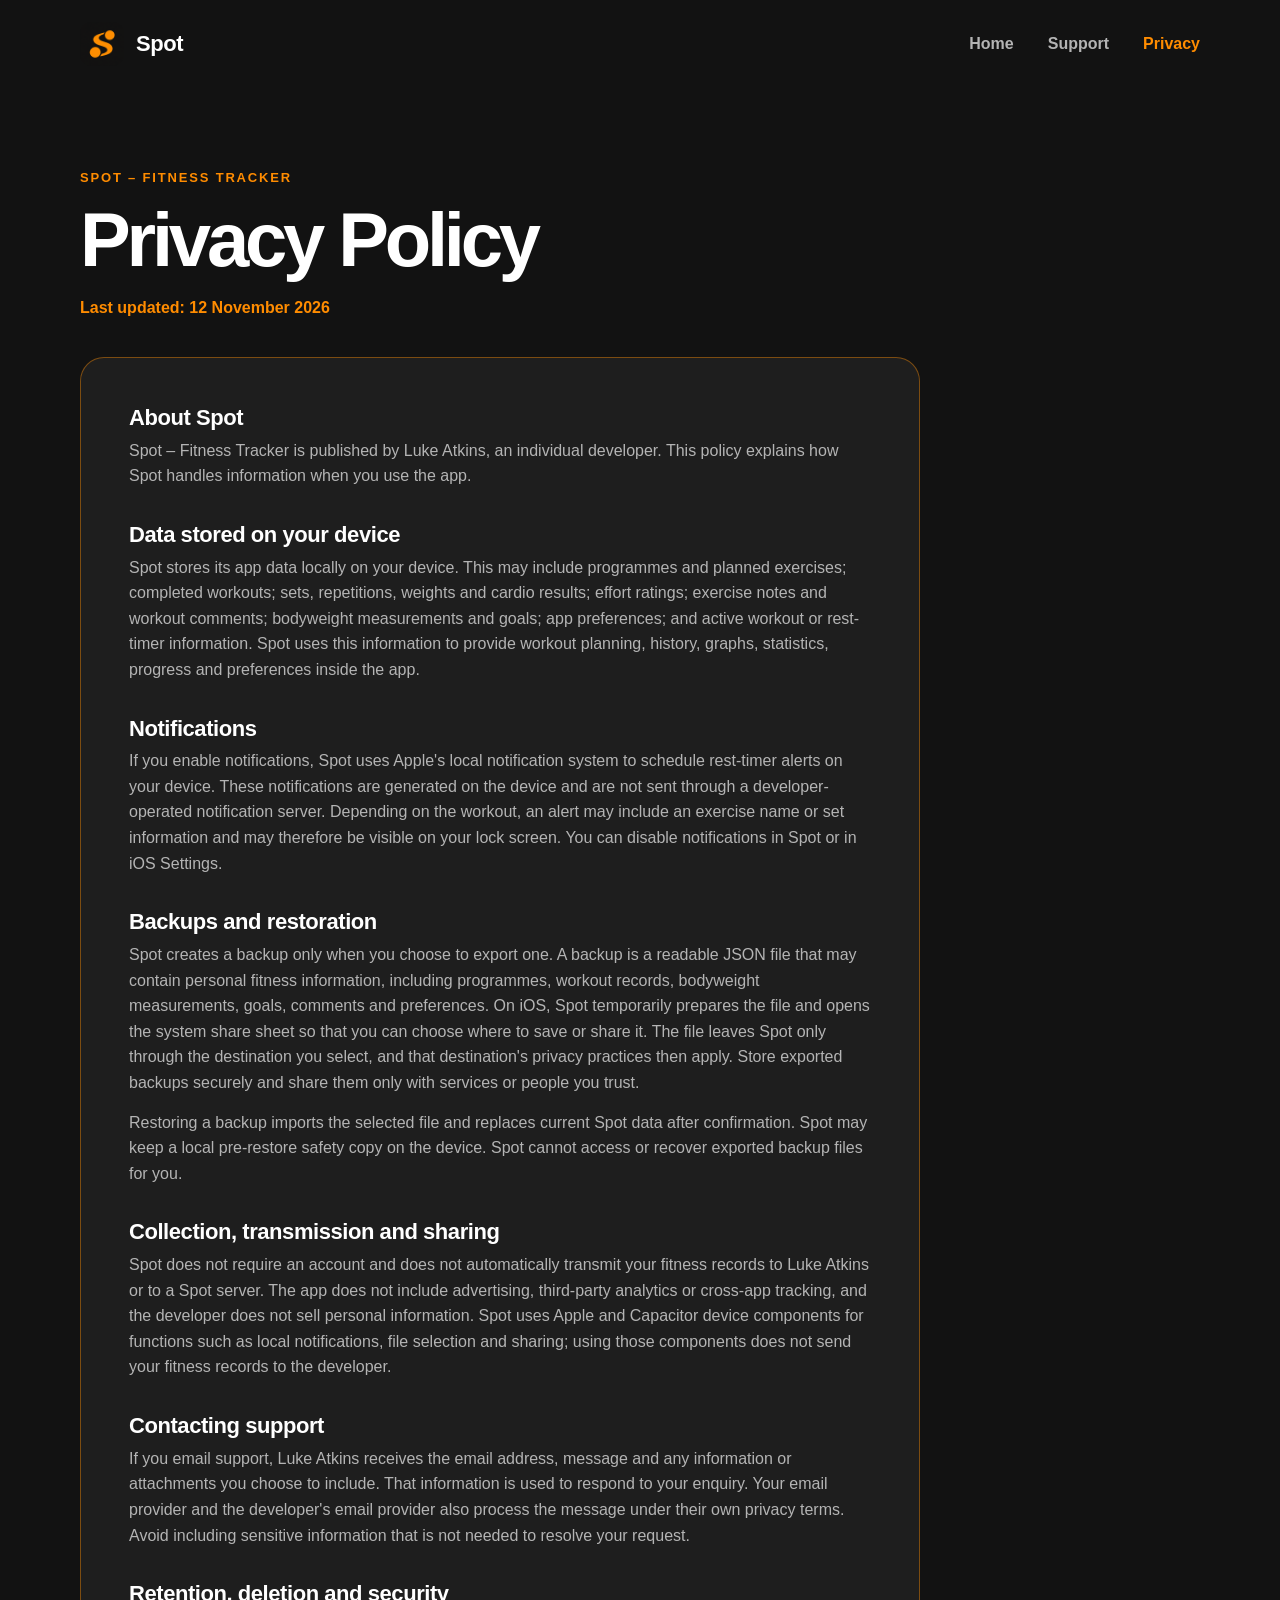
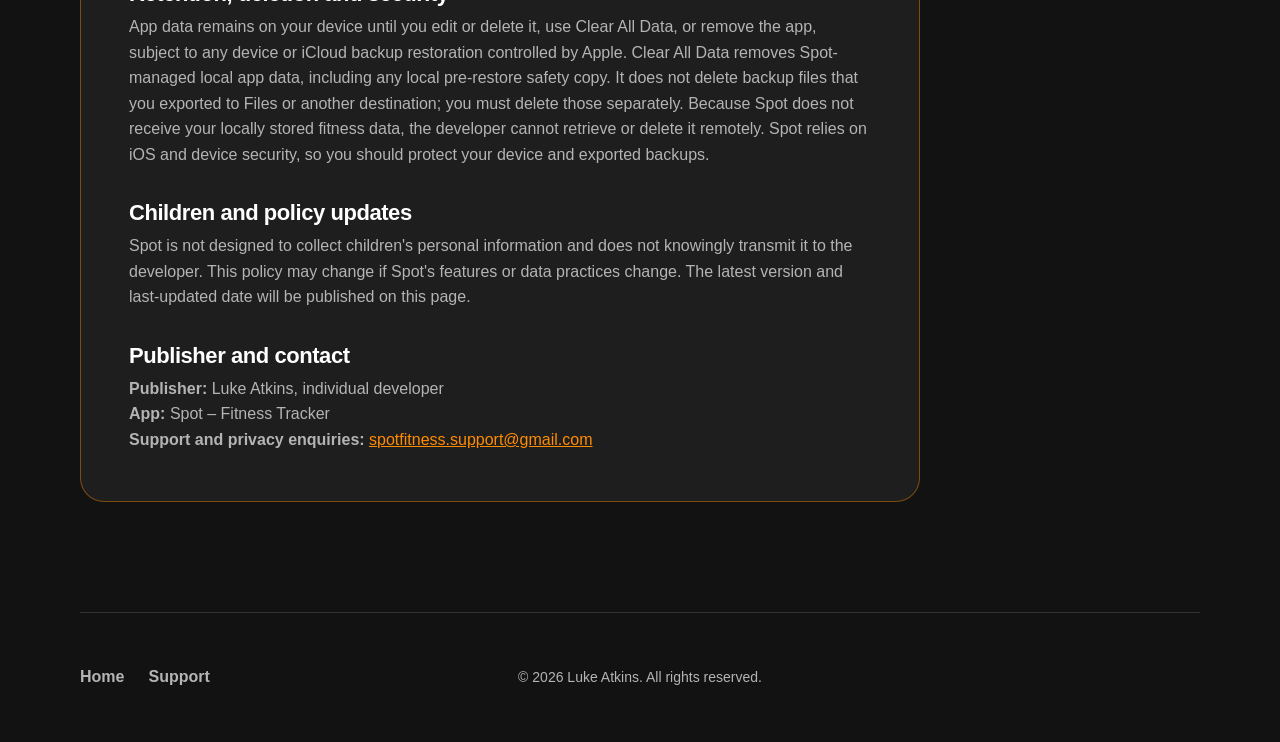
==== privacy.html @ 342f25cd "Publish Spot public website" ====
<!doctype html>
<html lang="en">
<head>
  <meta charset="utf-8">
  <meta name="viewport" content="width=device-width,initial-scale=1,viewport-fit=cover">
  <meta name="theme-color" content="#121212">
  <meta name="description" content="Privacy policy for Spot – Fitness Tracker.">
  <title>Privacy Policy – Spot</title>
  <link rel="icon" href="assets/favicon-32.png" sizes="32x32"><link rel="apple-touch-icon" href="assets/apple-touch-icon.png"><link rel="stylesheet" href="styles.css">
</head>
<body>
  <header class="site-header"><a class="brand" href="index.html" aria-label="Spot home"><img src="assets/spot-icon-192.png" alt="" width="44" height="44"><span>Spot</span></a><nav aria-label="Primary navigation"><a href="index.html">Home</a><a href="support.html">Support</a><a class="active" href="privacy.html">Privacy</a></nav></header>
  <main class="document-page">
    <div class="document-heading"><p class="eyebrow">Spot – Fitness Tracker</p><h1>Privacy Policy</h1><p class="updated">Last updated: 12 November 2026</p></div>
    <article class="document-card">
      <h2>About Spot</h2><p>Spot – Fitness Tracker is published by Luke Atkins, an individual developer. This policy explains how Spot handles information when you use the app.</p>
      <h2>Data stored on your device</h2><p>Spot stores its app data locally on your device. This may include programmes and planned exercises; completed workouts; sets, repetitions, weights and cardio results; effort ratings; exercise notes and workout comments; bodyweight measurements and goals; app preferences; and active workout or rest-timer information. Spot uses this information to provide workout planning, history, graphs, statistics, progress and preferences inside the app.</p>
      <h2>Notifications</h2><p>If you enable notifications, Spot uses Apple's local notification system to schedule rest-timer alerts on your device. These notifications are generated on the device and are not sent through a developer-operated notification server. Depending on the workout, an alert may include an exercise name or set information and may therefore be visible on your lock screen. You can disable notifications in Spot or in iOS Settings.</p>
      <h2>Backups and restoration</h2><p>Spot creates a backup only when you choose to export one. A backup is a readable JSON file that may contain personal fitness information, including programmes, workout records, bodyweight measurements, goals, comments and preferences. On iOS, Spot temporarily prepares the file and opens the system share sheet so that you can choose where to save or share it. The file leaves Spot only through the destination you select, and that destination's privacy practices then apply. Store exported backups securely and share them only with services or people you trust.</p><p>Restoring a backup imports the selected file and replaces current Spot data after confirmation. Spot may keep a local pre-restore safety copy on the device. Spot cannot access or recover exported backup files for you.</p>
      <h2>Collection, transmission and sharing</h2><p>Spot does not require an account and does not automatically transmit your fitness records to Luke Atkins or to a Spot server. The app does not include advertising, third-party analytics or cross-app tracking, and the developer does not sell personal information. Spot uses Apple and Capacitor device components for functions such as local notifications, file selection and sharing; using those components does not send your fitness records to the developer.</p>
      <h2>Contacting support</h2><p>If you email support, Luke Atkins receives the email address, message and any information or attachments you choose to include. That information is used to respond to your enquiry. Your email provider and the developer's email provider also process the message under their own privacy terms. Avoid including sensitive information that is not needed to resolve your request.</p>
      <h2>Retention, deletion and security</h2><p>App data remains on your device until you edit or delete it, use Clear All Data, or remove the app, subject to any device or iCloud backup restoration controlled by Apple. Clear All Data removes Spot-managed local app data, including any local pre-restore safety copy. It does not delete backup files that you exported to Files or another destination; you must delete those separately. Because Spot does not receive your locally stored fitness data, the developer cannot retrieve or delete it remotely. Spot relies on iOS and device security, so you should protect your device and exported backups.</p>
      <h2>Children and policy updates</h2><p>Spot is not designed to collect children's personal information and does not knowingly transmit it to the developer. This policy may change if Spot's features or data practices change. The latest version and last-updated date will be published on this page.</p>
      <h2>Publisher and contact</h2><p><strong>Publisher:</strong> Luke Atkins, individual developer<br><strong>App:</strong> Spot – Fitness Tracker<br><strong>Support and privacy enquiries:</strong> <a href="mailto:spotfitness.support@gmail.com">spotfitness.support@gmail.com</a></p>
    </article>
  </main>
  <footer><div class="footer-links"><a href="index.html">Home</a><a href="support.html">Support</a></div><p>© 2026 Luke Atkins. All rights reserved.</p></footer>
</body>
</html>
---- styles.css ----
:root{color-scheme:dark;--background:#121212;--surface:#1e1e1e;--surface-strong:#242424;--text:#fff;--muted:#b4b4b4;--orange:#ff8c00;--orange-line:rgba(255,140,0,.42);--line:#343434;--max:1120px}
*{box-sizing:border-box}html{scroll-behavior:smooth}body{margin:0;background:var(--background);color:var(--text);font:16px/1.6 -apple-system,BlinkMacSystemFont,"Segoe UI",sans-serif;-webkit-font-smoothing:antialiased}a{color:inherit}.site-header,main,footer{width:min(calc(100% - 40px),var(--max));margin-inline:auto}.site-header{min-height:88px;padding-top:env(safe-area-inset-top);display:flex;align-items:center;justify-content:space-between;gap:24px}.brand{display:inline-flex;align-items:center;gap:12px;color:var(--text);text-decoration:none;font-size:22px;font-weight:800;letter-spacing:-.02em}.brand img{border-radius:12px}nav{display:flex;gap:clamp(16px,4vw,34px)}nav a,.footer-links a{color:var(--muted);text-decoration:none;font-weight:650;transition:color .18s ease}nav a:hover,nav a:focus-visible,nav a.active,.footer-links a:hover{color:var(--orange)}
.hero{min-height:650px;padding:90px 0 110px;display:grid;grid-template-columns:minmax(0,1.2fr) minmax(280px,.8fr);align-items:center;gap:clamp(40px,8vw,110px)}.eyebrow{margin:0 0 14px;color:var(--orange);font-size:13px;font-weight:850;letter-spacing:.14em;text-transform:uppercase}h1,h2,h3,p{overflow-wrap:break-word}h1{margin:0;font-size:clamp(52px,8vw,92px);line-height:.98;letter-spacing:-.055em}h1 span{color:var(--orange)}.lead{max-width:650px;margin:28px 0 0;color:var(--muted);font-size:clamp(18px,2vw,22px)}.hero-actions{margin-top:34px;display:flex;align-items:center;gap:24px;flex-wrap:wrap}.availability,.button-primary,.button-secondary{display:inline-flex;min-height:52px;align-items:center;justify-content:center;border-radius:14px;padding:0 22px;font-weight:800;text-decoration:none}.availability,.button-primary{background:var(--orange);color:#111}.text-link{color:var(--text);font-weight:750;text-decoration:none}.text-link span{color:var(--orange);font-size:22px;vertical-align:-1px}.app-mark{position:relative;display:grid;place-items:center;isolation:isolate}.app-mark img{position:relative;width:min(100%,320px);height:auto;border-radius:26%;box-shadow:0 30px 80px rgba(0,0,0,.48)}.icon-glow{position:absolute;width:75%;aspect-ratio:1;border-radius:50%;background:rgba(255,140,0,.17);filter:blur(55px);z-index:-1}
.features{padding:100px 0;border-top:1px solid var(--line)}.section-heading{max-width:720px;margin-bottom:46px}h2{margin:0;font-size:clamp(32px,5vw,52px);line-height:1.08;letter-spacing:-.04em}.feature-grid{display:grid;grid-template-columns:repeat(3,1fr);gap:18px}.feature-card,.support-card{padding:clamp(24px,4vw,34px);background:var(--surface);border:1px solid var(--orange-line);border-radius:22px}.feature-number{color:var(--orange);font-size:13px;font-weight:850;letter-spacing:.12em}h3{margin:30px 0 10px;font-size:23px;letter-spacing:-.02em}.feature-card p,.support-card p,.privacy-callout>p,.support-hero>p,.document-card p{color:var(--muted);margin:0}.privacy-callout{margin:50px auto 120px;padding:clamp(28px,5vw,54px);display:grid;grid-template-columns:1.1fr 1fr auto;align-items:center;gap:36px;background:linear-gradient(135deg,var(--surface-strong),#191919);border:1px solid var(--orange-line);border-radius:26px}.privacy-callout h2{font-size:clamp(28px,4vw,42px)}.button-secondary{border:1px solid var(--orange);color:var(--orange);white-space:nowrap}
.document-page,.support-page{padding:80px 0 110px}.document-heading{max-width:820px;margin-bottom:36px}.document-heading h1,.support-hero h1{font-size:clamp(48px,7vw,76px)}.updated{margin:18px 0 0;color:var(--orange);font-weight:750}.document-card{max-width:840px;padding:clamp(24px,5vw,48px);background:var(--surface);border:1px solid var(--orange-line);border-radius:24px}.document-card h2{margin:34px 0 8px;font-size:22px;letter-spacing:-.02em}.document-card h2:first-child{margin-top:0}.document-card p+p{margin-top:14px}.document-card a,.support-page a{color:var(--orange)}.support-hero{max-width:780px;padding:46px 0 70px}.support-hero>p:not(.eyebrow):not(.support-email){margin:24px 0 30px;font-size:20px}.button-primary{margin-bottom:16px}.support-email{font-size:15px}.support-grid{display:grid;grid-template-columns:repeat(3,1fr);gap:18px}.support-card h2{font-size:23px;margin-bottom:12px}
footer{min-height:130px;padding:32px 0 calc(32px + env(safe-area-inset-bottom));border-top:1px solid var(--line);display:grid;grid-template-columns:1fr auto 1fr;align-items:center;gap:24px}.footer-brand{justify-self:start}.footer-links{display:flex;gap:24px}footer>p{justify-self:end;margin:0;color:var(--muted);font-size:14px}
@media(max-width:780px){.site-header{min-height:76px}nav{gap:14px;font-size:14px}.hero{min-height:auto;padding:70px 0 90px;grid-template-columns:1fr;text-align:center}.lead{margin-inline:auto}.hero-actions{justify-content:center}.app-mark{grid-row:1}.app-mark img{width:190px}.feature-grid,.support-grid{grid-template-columns:1fr}.privacy-callout{grid-template-columns:1fr;text-align:left}footer{grid-template-columns:1fr;justify-items:center;text-align:center}.footer-brand,footer>p{justify-self:center}}
@media(max-width:480px){.site-header,main,footer{width:min(calc(100% - 28px),var(--max))}.brand span{display:none}h1{font-size:50px}.hero{padding-top:48px}.document-page,.support-page{padding-top:54px}}
@media(prefers-reduced-motion:reduce){html{scroll-behavior:auto}*,*::before,*::after{transition-duration:.01ms!important;animation-duration:.01ms!important}}
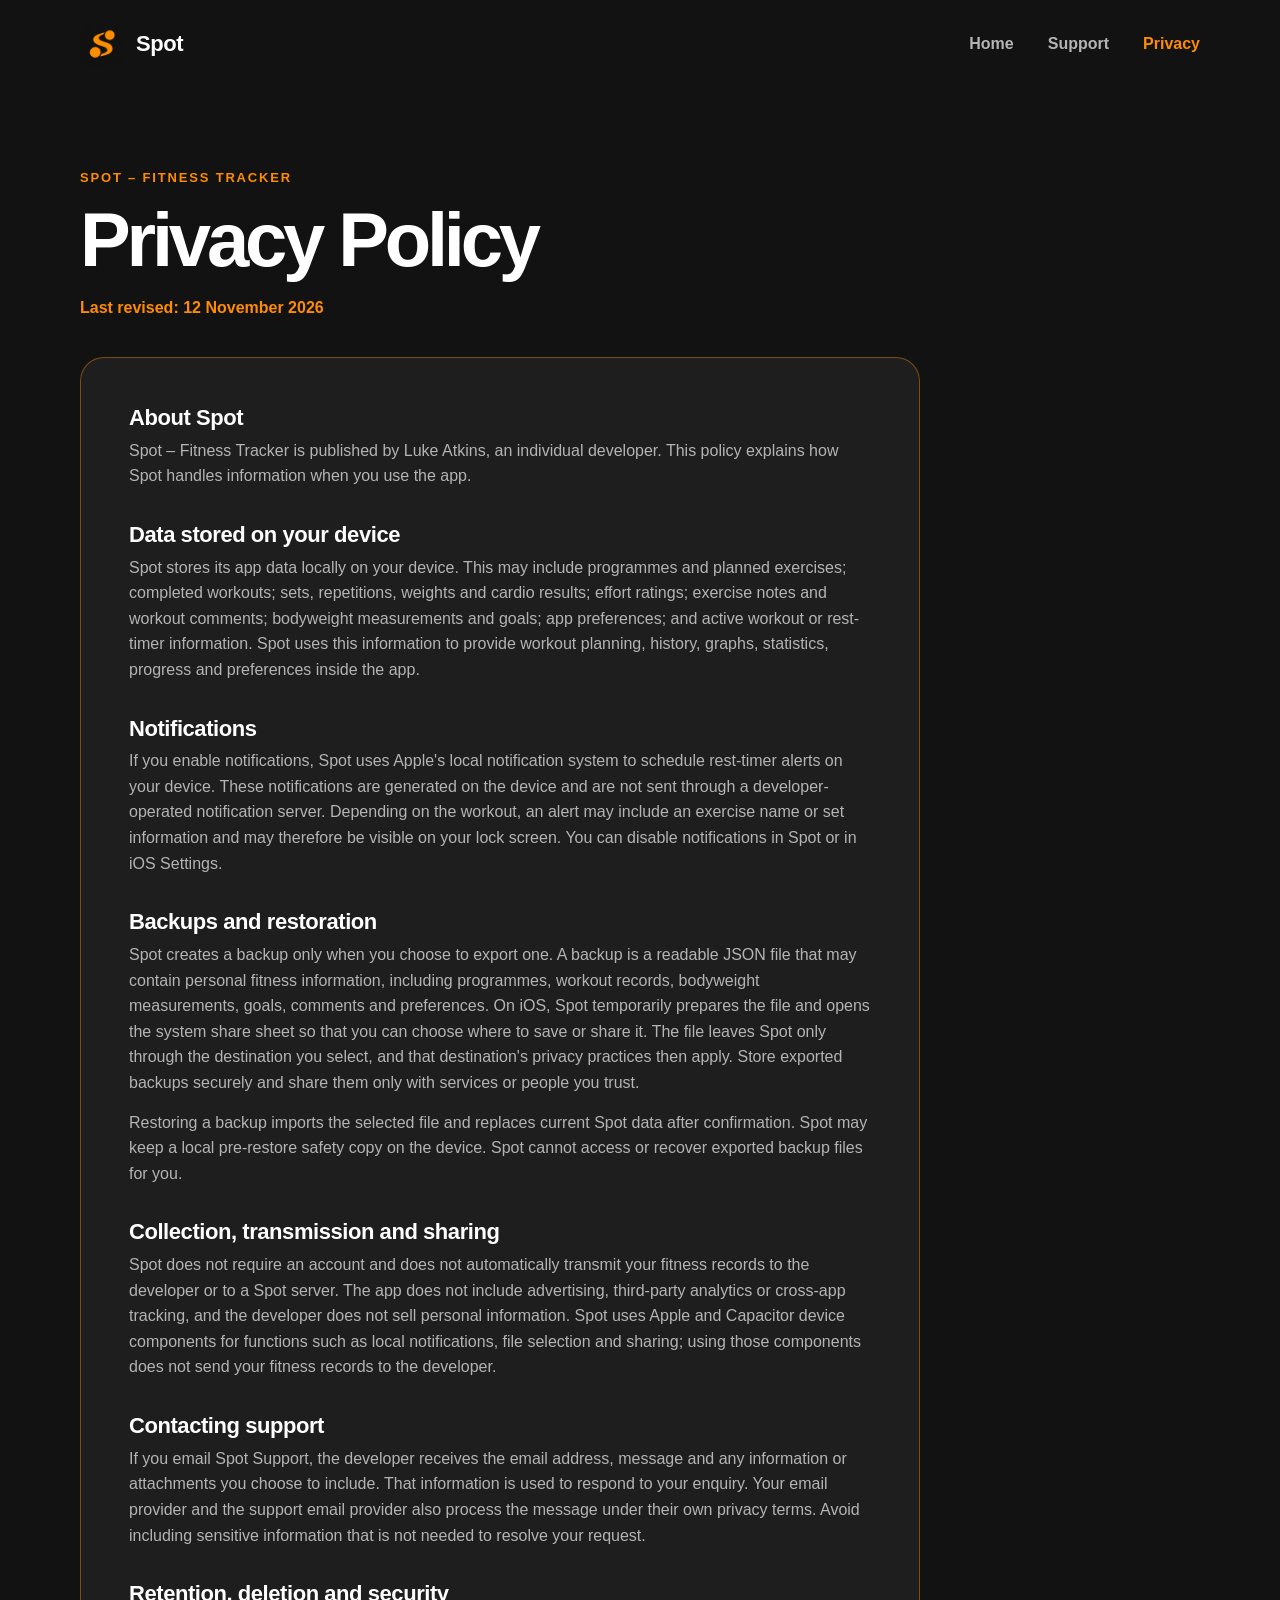
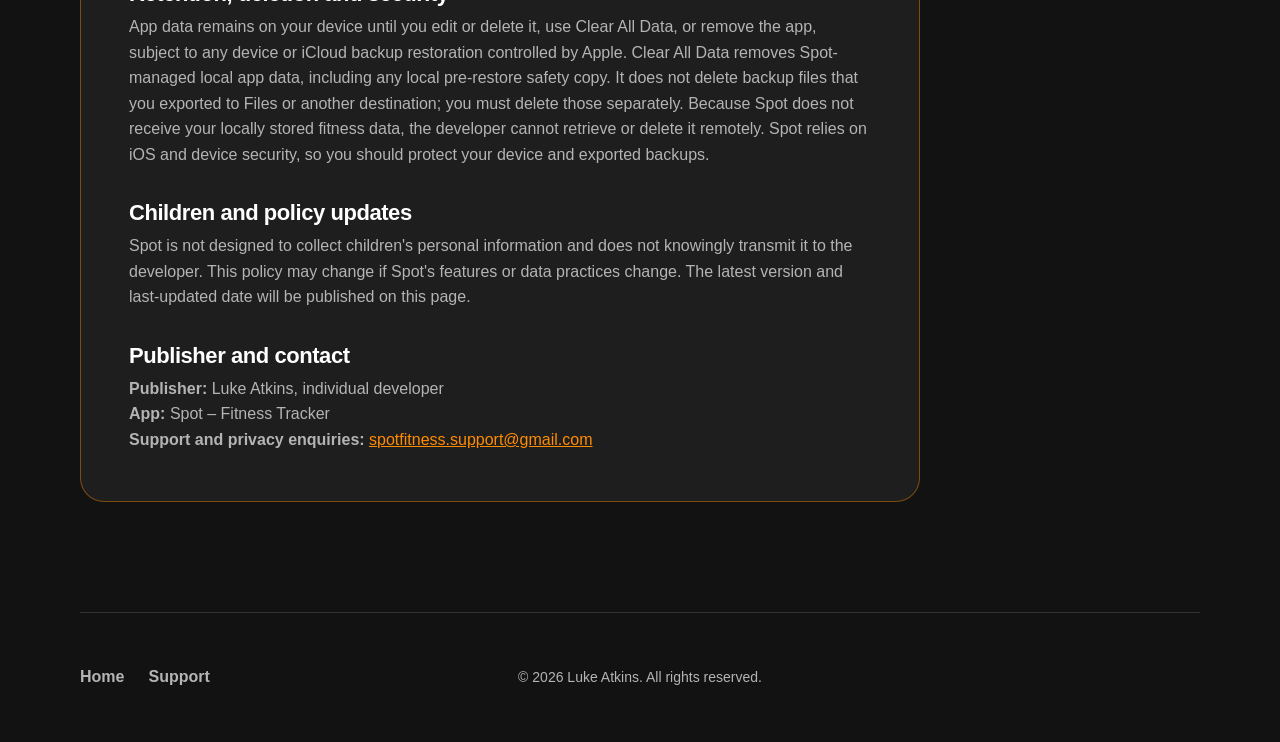
==== commit 95481cac: "Refine support and privacy pages" ====
--- a/privacy.html
+++ b/privacy.html
@@ -11,14 +11,14 @@
 <body>
   <header class="site-header"><a class="brand" href="index.html" aria-label="Spot home"><img src="assets/spot-icon-192.png" alt="" width="44" height="44"><span>Spot</span></a><nav aria-label="Primary navigation"><a href="index.html">Home</a><a href="support.html">Support</a><a class="active" href="privacy.html">Privacy</a></nav></header>
   <main class="document-page">
-    <div class="document-heading"><p class="eyebrow">Spot – Fitness Tracker</p><h1>Privacy Policy</h1><p class="updated">Last updated: 12 November 2026</p></div>
+    <div class="document-heading"><p class="eyebrow">Spot – Fitness Tracker</p><h1>Privacy Policy</h1><p class="updated">Last revised: 12 November 2026</p></div>
     <article class="document-card">
       <h2>About Spot</h2><p>Spot – Fitness Tracker is published by Luke Atkins, an individual developer. This policy explains how Spot handles information when you use the app.</p>
       <h2>Data stored on your device</h2><p>Spot stores its app data locally on your device. This may include programmes and planned exercises; completed workouts; sets, repetitions, weights and cardio results; effort ratings; exercise notes and workout comments; bodyweight measurements and goals; app preferences; and active workout or rest-timer information. Spot uses this information to provide workout planning, history, graphs, statistics, progress and preferences inside the app.</p>
       <h2>Notifications</h2><p>If you enable notifications, Spot uses Apple's local notification system to schedule rest-timer alerts on your device. These notifications are generated on the device and are not sent through a developer-operated notification server. Depending on the workout, an alert may include an exercise name or set information and may therefore be visible on your lock screen. You can disable notifications in Spot or in iOS Settings.</p>
       <h2>Backups and restoration</h2><p>Spot creates a backup only when you choose to export one. A backup is a readable JSON file that may contain personal fitness information, including programmes, workout records, bodyweight measurements, goals, comments and preferences. On iOS, Spot temporarily prepares the file and opens the system share sheet so that you can choose where to save or share it. The file leaves Spot only through the destination you select, and that destination's privacy practices then apply. Store exported backups securely and share them only with services or people you trust.</p><p>Restoring a backup imports the selected file and replaces current Spot data after confirmation. Spot may keep a local pre-restore safety copy on the device. Spot cannot access or recover exported backup files for you.</p>
-      <h2>Collection, transmission and sharing</h2><p>Spot does not require an account and does not automatically transmit your fitness records to Luke Atkins or to a Spot server. The app does not include advertising, third-party analytics or cross-app tracking, and the developer does not sell personal information. Spot uses Apple and Capacitor device components for functions such as local notifications, file selection and sharing; using those components does not send your fitness records to the developer.</p>
-      <h2>Contacting support</h2><p>If you email support, Luke Atkins receives the email address, message and any information or attachments you choose to include. That information is used to respond to your enquiry. Your email provider and the developer's email provider also process the message under their own privacy terms. Avoid including sensitive information that is not needed to resolve your request.</p>
+      <h2>Collection, transmission and sharing</h2><p>Spot does not require an account and does not automatically transmit your fitness records to the developer or to a Spot server. The app does not include advertising, third-party analytics or cross-app tracking, and the developer does not sell personal information. Spot uses Apple and Capacitor device components for functions such as local notifications, file selection and sharing; using those components does not send your fitness records to the developer.</p>
+      <h2>Contacting support</h2><p>If you email Spot Support, the developer receives the email address, message and any information or attachments you choose to include. That information is used to respond to your enquiry. Your email provider and the support email provider also process the message under their own privacy terms. Avoid including sensitive information that is not needed to resolve your request.</p>
       <h2>Retention, deletion and security</h2><p>App data remains on your device until you edit or delete it, use Clear All Data, or remove the app, subject to any device or iCloud backup restoration controlled by Apple. Clear All Data removes Spot-managed local app data, including any local pre-restore safety copy. It does not delete backup files that you exported to Files or another destination; you must delete those separately. Because Spot does not receive your locally stored fitness data, the developer cannot retrieve or delete it remotely. Spot relies on iOS and device security, so you should protect your device and exported backups.</p>
       <h2>Children and policy updates</h2><p>Spot is not designed to collect children's personal information and does not knowingly transmit it to the developer. This policy may change if Spot's features or data practices change. The latest version and last-updated date will be published on this page.</p>
       <h2>Publisher and contact</h2><p><strong>Publisher:</strong> Luke Atkins, individual developer<br><strong>App:</strong> Spot – Fitness Tracker<br><strong>Support and privacy enquiries:</strong> <a href="mailto:spotfitness.support@gmail.com">spotfitness.support@gmail.com</a></p>
--- a/styles.css
+++ b/styles.css
@@ -7,3 +7,4 @@
 @media(max-width:780px){.site-header{min-height:76px}nav{gap:14px;font-size:14px}.hero{min-height:auto;padding:70px 0 90px;grid-template-columns:1fr;text-align:center}.lead{margin-inline:auto}.hero-actions{justify-content:center}.app-mark{grid-row:1}.app-mark img{width:190px}.feature-grid,.support-grid{grid-template-columns:1fr}.privacy-callout{grid-template-columns:1fr;text-align:left}footer{grid-template-columns:1fr;justify-items:center;text-align:center}.footer-brand,footer>p{justify-self:center}}
 @media(max-width:480px){.site-header,main,footer{width:min(calc(100% - 28px),var(--max))}.brand span{display:none}h1{font-size:50px}.hero{padding-top:48px}.document-page,.support-page{padding-top:54px}}
 @media(prefers-reduced-motion:reduce){html{scroll-behavior:auto}*,*::before,*::after{transition-duration:.01ms!important;animation-duration:.01ms!important}}
+.support-page .button-primary{color:#fff}
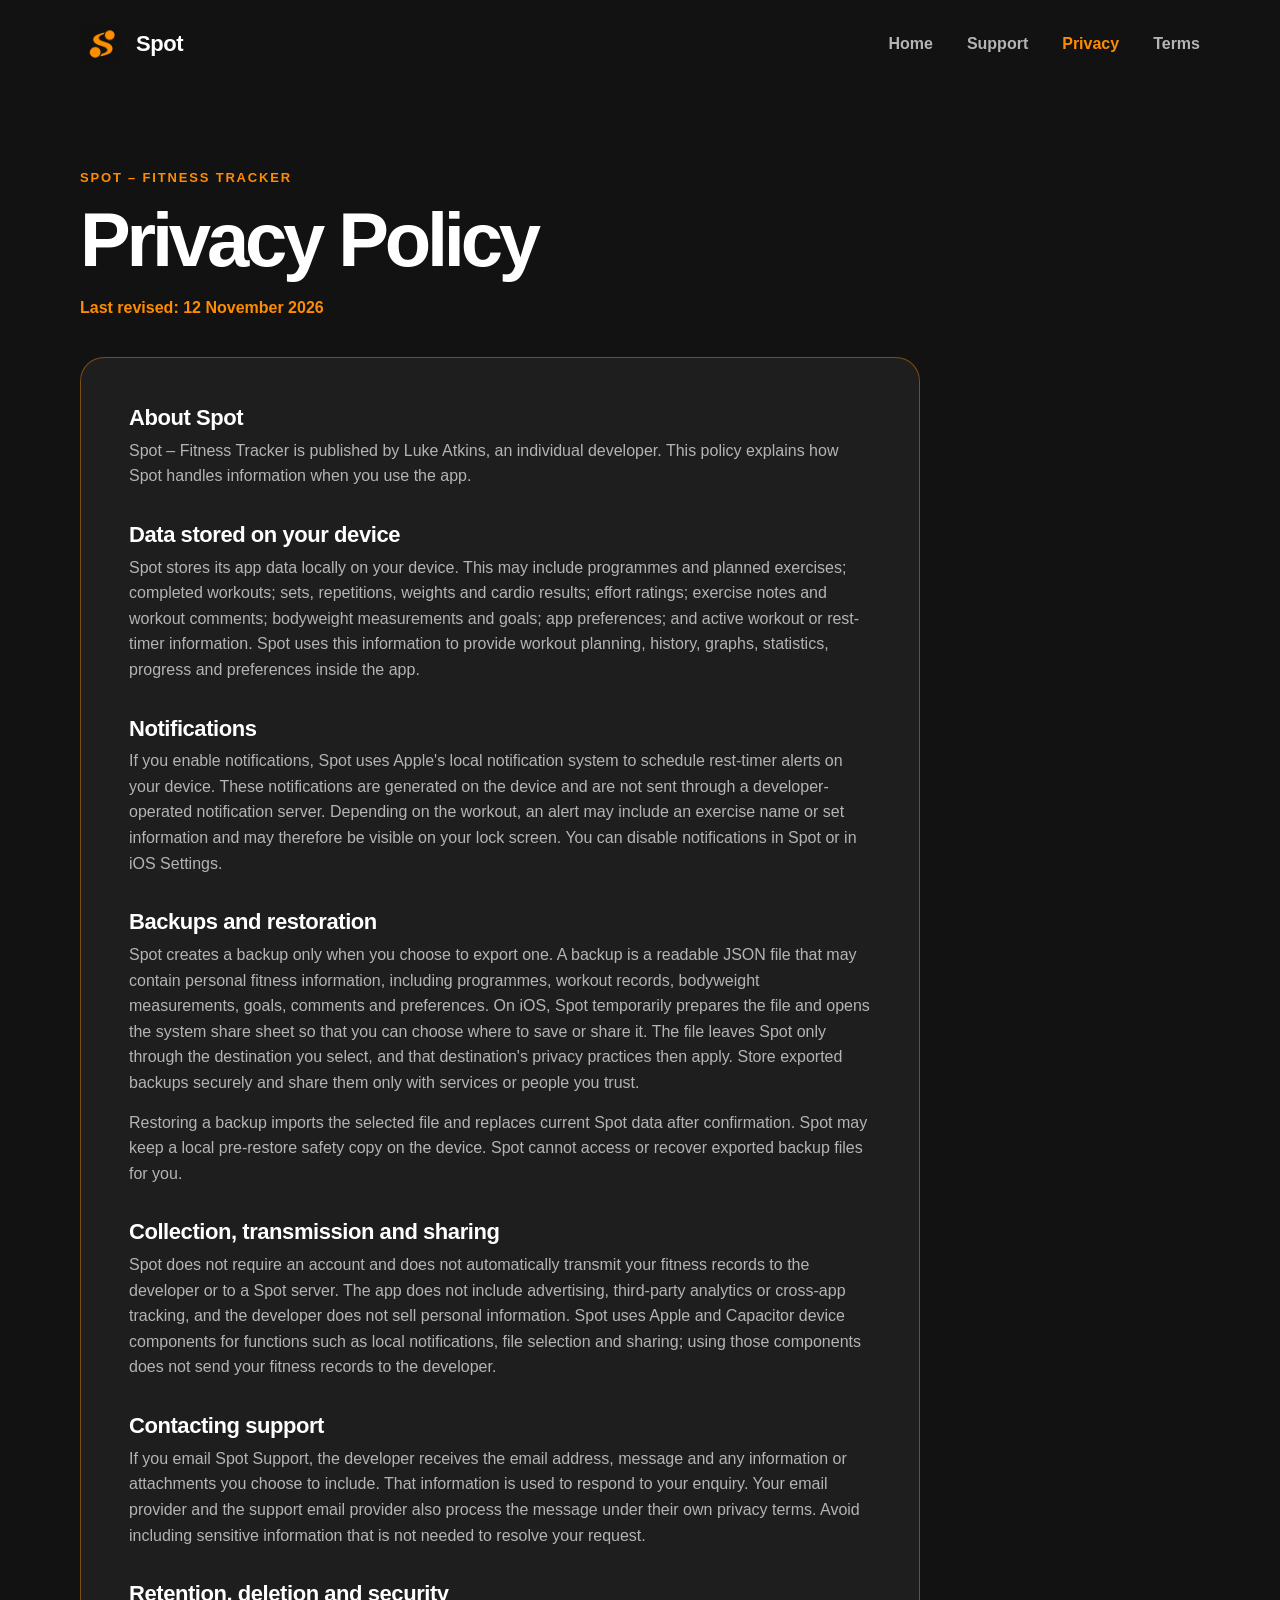
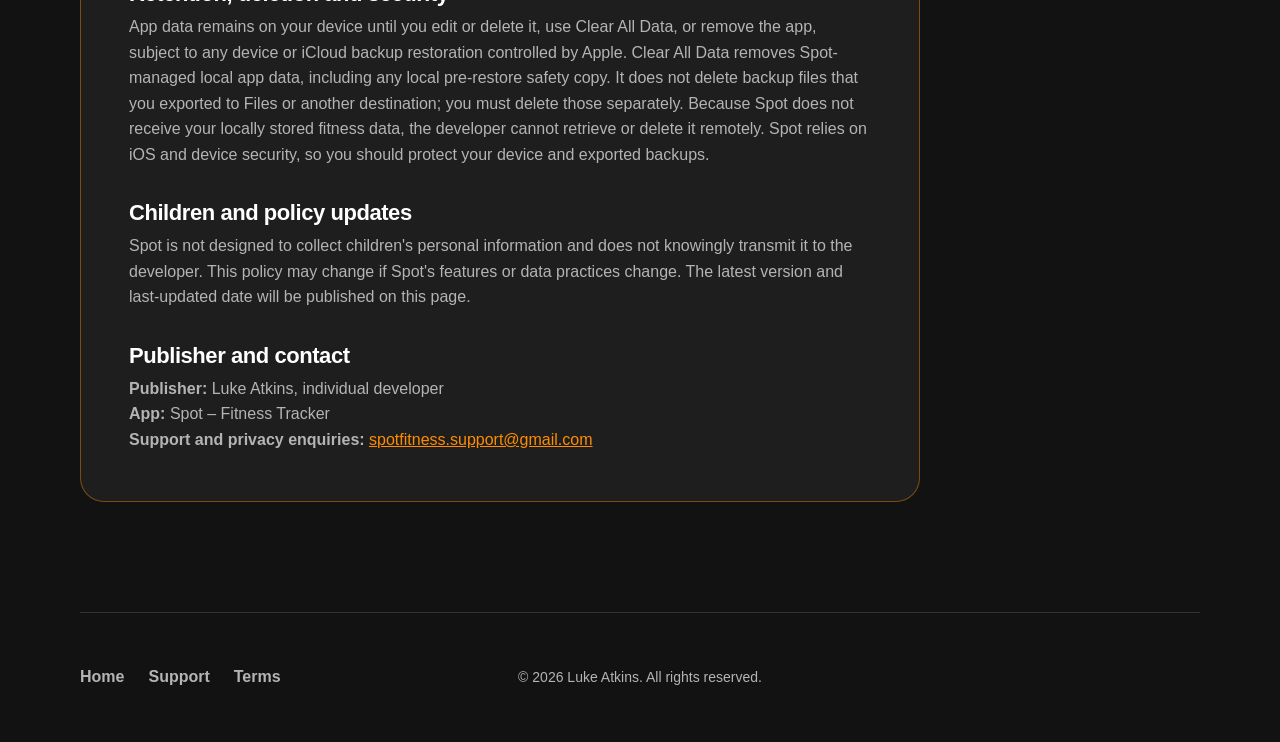
==== commit 630ad507: "Add Terms of Use page" ====
--- a/privacy.html
+++ b/privacy.html
@@ -9,7 +9,7 @@
   <link rel="icon" href="assets/favicon-32.png" sizes="32x32"><link rel="apple-touch-icon" href="assets/apple-touch-icon.png"><link rel="stylesheet" href="styles.css">
 </head>
 <body>
-  <header class="site-header"><a class="brand" href="index.html" aria-label="Spot home"><img src="assets/spot-icon-192.png" alt="" width="44" height="44"><span>Spot</span></a><nav aria-label="Primary navigation"><a href="index.html">Home</a><a href="support.html">Support</a><a class="active" href="privacy.html">Privacy</a></nav></header>
+  <header class="site-header"><a class="brand" href="index.html" aria-label="Spot home"><img src="assets/spot-icon-192.png" alt="" width="44" height="44"><span>Spot</span></a><nav aria-label="Primary navigation"><a href="index.html">Home</a><a href="support.html">Support</a><a class="active" href="privacy.html">Privacy</a><a href="terms.html">Terms</a></nav></header>
   <main class="document-page">
     <div class="document-heading"><p class="eyebrow">Spot – Fitness Tracker</p><h1>Privacy Policy</h1><p class="updated">Last revised: 12 November 2026</p></div>
     <article class="document-card">
@@ -24,7 +24,7 @@
       <h2>Publisher and contact</h2><p><strong>Publisher:</strong> Luke Atkins, individual developer<br><strong>App:</strong> Spot – Fitness Tracker<br><strong>Support and privacy enquiries:</strong> <a href="mailto:spotfitness.support@gmail.com">spotfitness.support@gmail.com</a></p>
     </article>
   </main>
-  <footer><div class="footer-links"><a href="index.html">Home</a><a href="support.html">Support</a></div><p>© 2026 Luke Atkins. All rights reserved.</p></footer>
+  <footer><div class="footer-links"><a href="index.html">Home</a><a href="support.html">Support</a><a href="terms.html">Terms</a></div><p>© 2026 Luke Atkins. All rights reserved.</p></footer>
 </body>
 </html>
 
--- a/styles.css
+++ b/styles.css
@@ -7,4 +7,4 @@
 @media(max-width:780px){.site-header{min-height:76px}nav{gap:14px;font-size:14px}.hero{min-height:auto;padding:70px 0 90px;grid-template-columns:1fr;text-align:center}.lead{margin-inline:auto}.hero-actions{justify-content:center}.app-mark{grid-row:1}.app-mark img{width:190px}.feature-grid,.support-grid{grid-template-columns:1fr}.privacy-callout{grid-template-columns:1fr;text-align:left}footer{grid-template-columns:1fr;justify-items:center;text-align:center}.footer-brand,footer>p{justify-self:center}}
 @media(max-width:480px){.site-header,main,footer{width:min(calc(100% - 28px),var(--max))}.brand span{display:none}h1{font-size:50px}.hero{padding-top:48px}.document-page,.support-page{padding-top:54px}}
 @media(prefers-reduced-motion:reduce){html{scroll-behavior:auto}*,*::before,*::after{transition-duration:.01ms!important;animation-duration:.01ms!important}}
-.support-page .button-primary{color:#fff}
+.support-page .button-primary{color:#000000}
